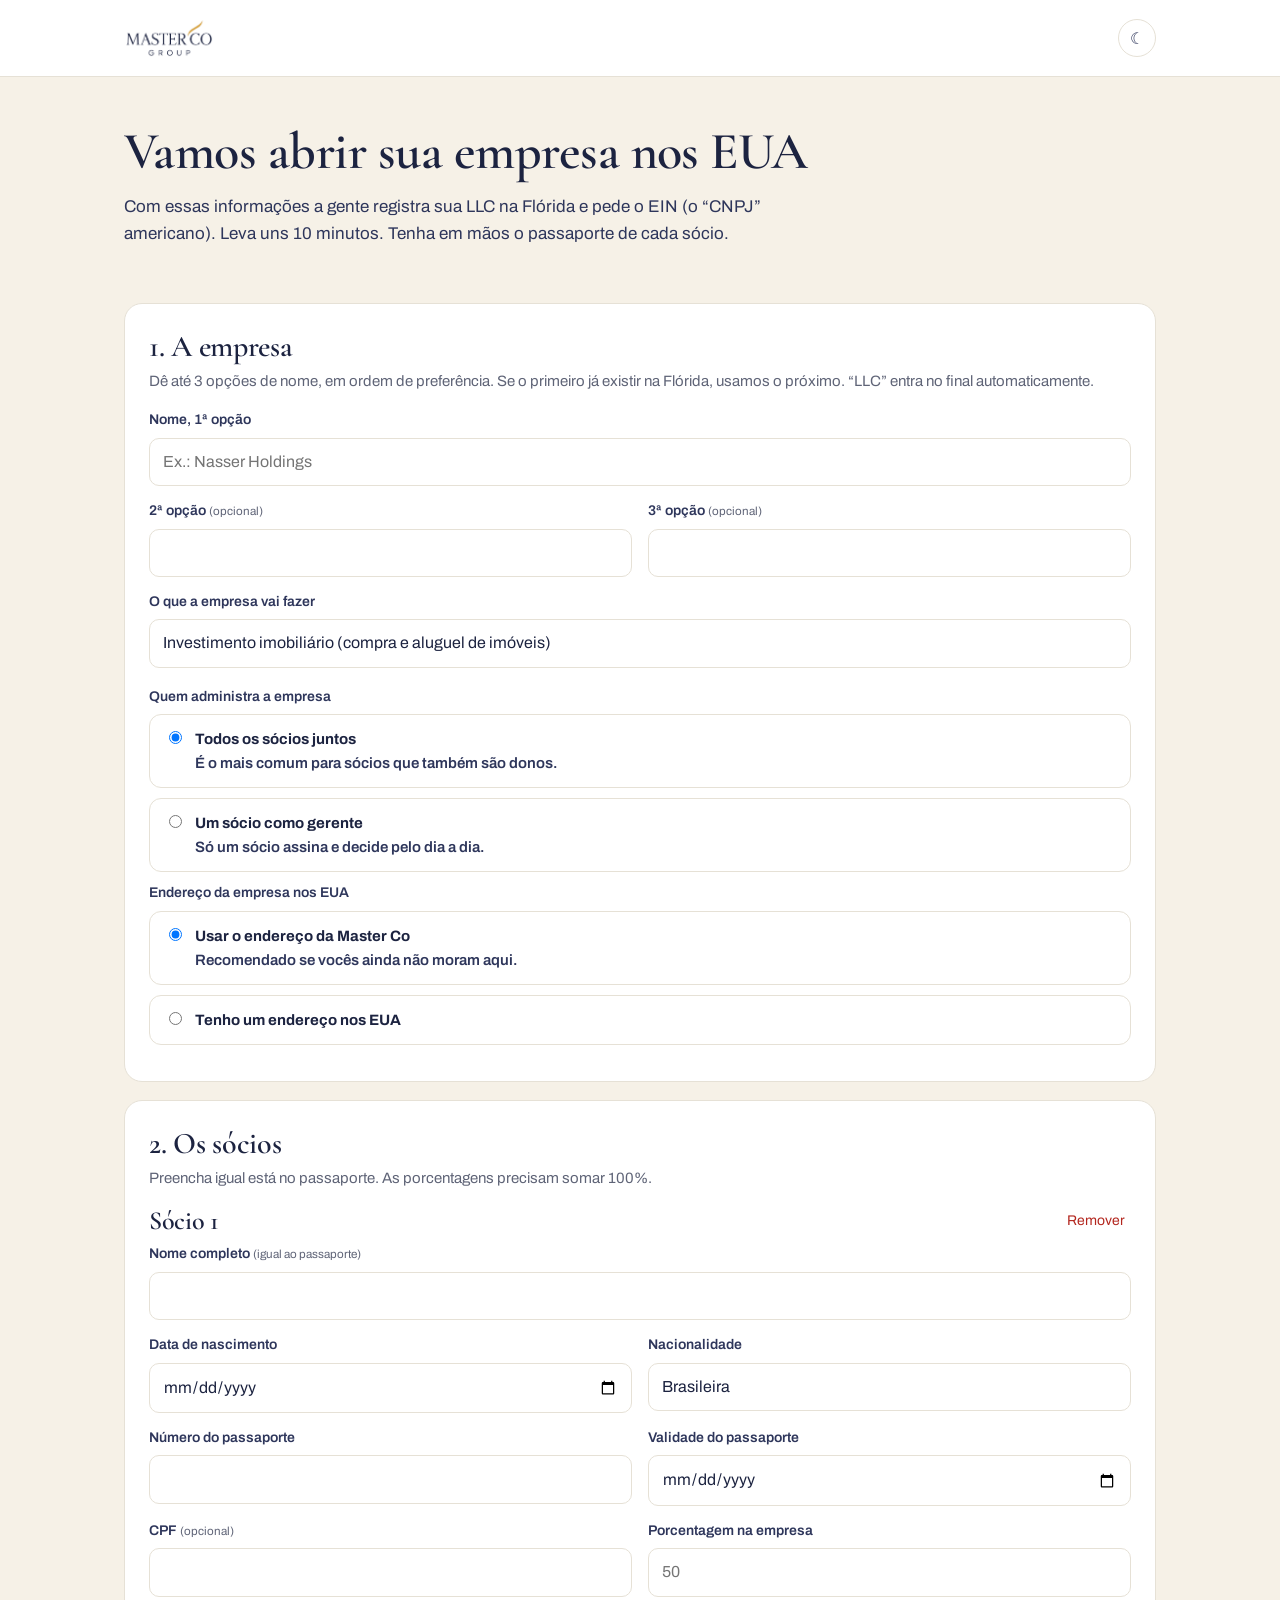
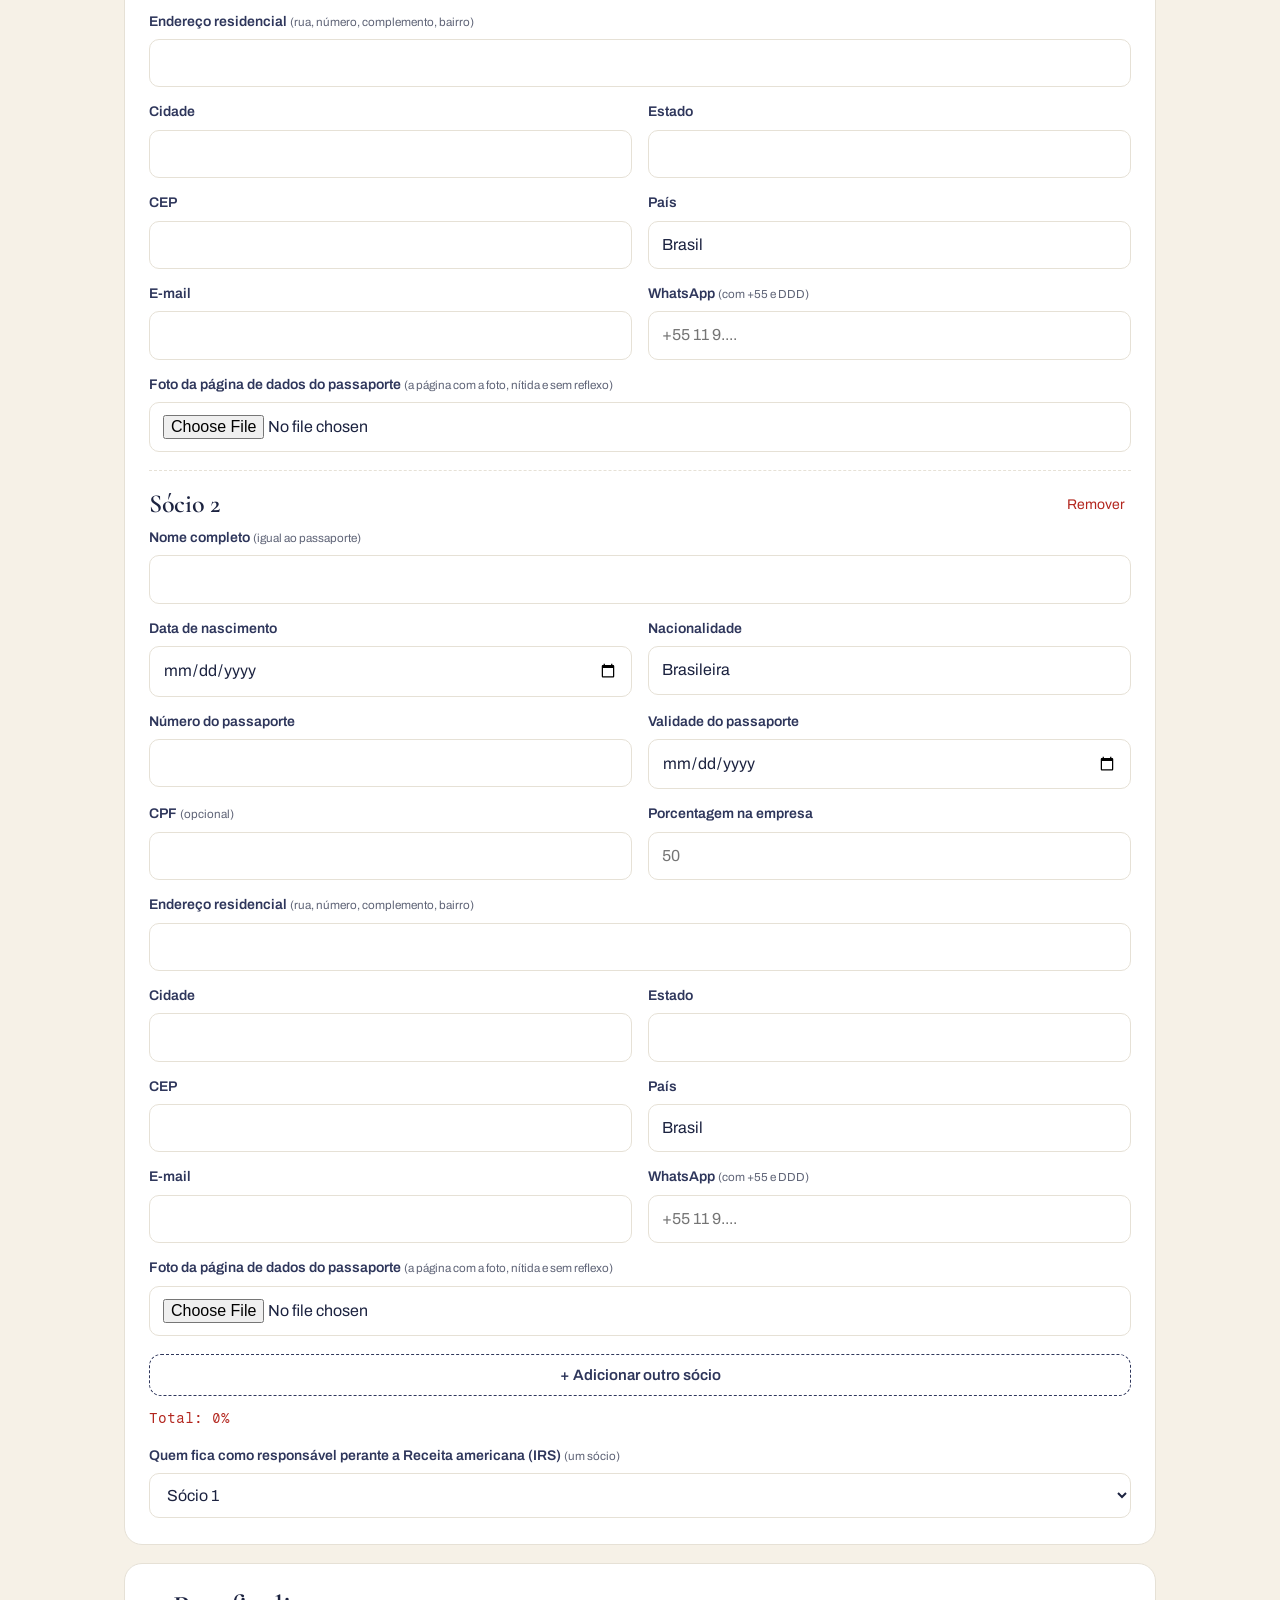
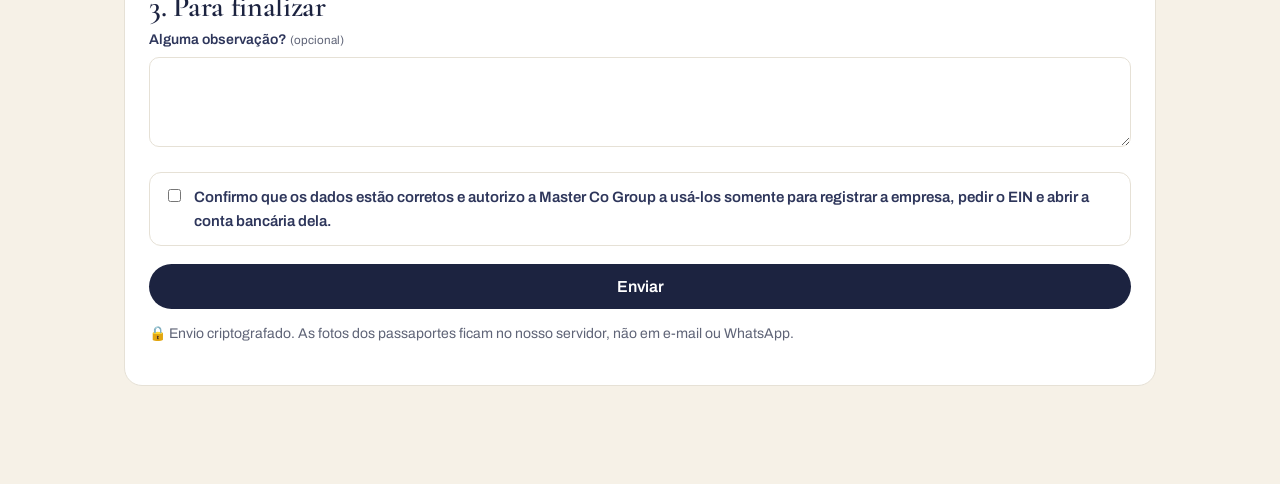
==== abrir-empresa/index.html @ 579da95d "Formulario de abertura de LLC (abrir-empresa) Co-Authored-By: Claude Opus 5.5 <noreply@anthropic.com" ====
<!doctype html>
<html lang="pt-BR">
<head>
<meta charset="utf-8">
<meta name="viewport" content="width=device-width, initial-scale=1">
<meta name="robots" content="noindex, nofollow">
<title>Abrir sua empresa nos EUA · Master Co Group</title>
<meta name="description" content="Formulário de abertura de LLC na Flórida, Master Co Group.">
<link rel="icon" href="/assets/aiputs-128.png">
<link rel="preconnect" href="https://fonts.googleapis.com"><link rel="preconnect" href="https://fonts.gstatic.com" crossorigin>
<link href="https://fonts.googleapis.com/css2?family=Cormorant+Garamond:ital,wght@0,500;0,600;0,700;1,500&family=Archivo:wght@400;500;600;700&family=Fragment+Mono&display=swap" rel="stylesheet">
<link rel="stylesheet" href="/assets/site.css">
<style>
  :root { --field: #fff; --card: #ffffff; --bg: #f6f1e7; --err: #b3261e; --ok: #1e7a46; }
  @media (prefers-color-scheme: dark) { :root:not([data-theme="light"]) {
    --paper: #12162a; --cream: #181d35; --ink: #eef0f7; --navy: #c9cee6; --soft: #9aa0b8; --rule: #2c3354;
    --field: #0f1326; --card: #171c33; --bg: #0d1022; --gold-deep: #e0b25a; --err: #ff8a80; --ok: #6fd39a; } }
  :root[data-theme="dark"] { --paper: #12162a; --cream: #181d35; --ink: #eef0f7; --navy: #c9cee6; --soft: #9aa0b8; --rule: #2c3354;
    --field: #0f1326; --card: #171c33; --bg: #0d1022; --gold-deep: #e0b25a; --err: #ff8a80; --ok: #6fd39a; }
  @media (prefers-color-scheme: dark) { :root:not([data-theme="light"]) .top img { filter: brightness(0) invert(1); } }
  :root[data-theme="dark"] .top img { filter: brightness(0) invert(1); }
  body { background: var(--bg); color: var(--ink); }
  .top { background: var(--paper); }
  .theme { background: none; border: 1px solid var(--rule); color: var(--navy); border-radius: 999px; width: 38px; height: 38px; cursor: pointer; font-size: 16px; }
  .intro { padding: 48px 0 8px; }
  .intro h1 { font-size: clamp(34px, 5vw, 52px); }
  .intro p { color: var(--navy); max-width: 640px; margin-top: 14px; }
  form { padding: 16px 0 80px; }
  .card { background: var(--card); border: 1px solid var(--rule); border-radius: 18px; padding: 26px 24px; margin: 18px 0; }
  .card h2 { font-size: 30px; margin-bottom: 6px; }
  .card .hint { color: var(--soft); font-size: 15px; margin-bottom: 16px; }
  .grid { display: grid; grid-template-columns: 1fr 1fr; gap: 14px 16px; }
  .grid .full { grid-column: 1 / -1; }
  @media (max-width: 640px) { .grid { grid-template-columns: 1fr; } .card { padding: 20px 16px; } }
  label { display: block; font-size: 14px; font-weight: 600; color: var(--navy); margin-bottom: 6px; }
  label small { font-weight: 400; color: var(--soft); }
  input, select, textarea { width: 100%; font: 16px/1.4 var(--sans); color: var(--ink); background: var(--field);
    border: 1px solid var(--rule); border-radius: 10px; padding: 12px 13px; }
  textarea { min-height: 90px; resize: vertical; }
  input:focus, select:focus, textarea:focus { outline: 2px solid var(--gold); outline-offset: 1px; }
  .choice { display: flex; gap: 10px; align-items: flex-start; padding: 12px 14px; border: 1px solid var(--rule); border-radius: 12px; margin-bottom: 10px; cursor: pointer; }
  .choice input { width: auto; margin-top: 4px; }
  .choice span { font-size: 15px; }
  .choice b { display: block; color: var(--ink); }
  .partner { border-top: 1px dashed var(--rule); padding-top: 18px; margin-top: 18px; }
  .partner:first-of-type { border-top: 0; padding-top: 0; margin-top: 0; }
  .partner h3 { display: flex; justify-content: space-between; align-items: center; }
  .rm { background: none; border: 0; color: var(--err); font: 14px var(--sans); cursor: pointer; }
  .add { background: none; border: 1px dashed var(--navy); color: var(--navy); border-radius: 12px; padding: 12px; width: 100%; font: 600 15px var(--sans); cursor: pointer; margin-top: 18px; }
  .photo-prev { margin-top: 10px; max-width: 220px; border-radius: 8px; display: none; border: 1px solid var(--rule); }
  .sum { font: 14px var(--mono); margin-top: 14px; }
  .sum.bad { color: var(--err); } .sum.good { color: var(--ok); }
  .send { margin-top: 8px; width: 100%; justify-content: center; border: 0; cursor: pointer; font-family: var(--sans); }
  .send[disabled] { opacity: .55; cursor: wait; }
  .msg { margin-top: 14px; font-weight: 600; }
  .msg.err { color: var(--err); } .msg.ok { color: var(--ok); }
  .hp { position: absolute; left: -5000px; }
  .done { text-align: center; padding: 60px 20px; }
  .done h2 { font-size: 40px; }
  .lock { font-size: 14px; color: var(--soft); margin-top: 10px; }
</style>
</head>
<body>
<header class="top">
  <div class="wrap">
    <a href="/" aria-label="Master Co Group, início"><img src="/assets/logo.png" alt="Master Co Group"></a>
    <button class="theme" id="theme" type="button" aria-label="Trocar tema claro ou escuro">☾</button>
  </div>
</header>

<main class="wrap">
  <section class="intro" id="intro">
    <h1>Vamos abrir sua empresa nos EUA</h1>
    <p>Com essas informações a gente registra sua LLC na Flórida e pede o EIN (o “CNPJ” americano). Leva uns 10 minutos. Tenha em mãos o passaporte de cada sócio.</p>
  </section>

  <form id="f" novalidate>
    <input class="hp" name="website" tabindex="-1" autocomplete="off" aria-hidden="true">

    <div class="card">
      <h2>1. A empresa</h2>
      <p class="hint">Dê até 3 opções de nome, em ordem de preferência. Se o primeiro já existir na Flórida, usamos o próximo. “LLC” entra no final automaticamente.</p>
      <div class="grid">
        <div class="full"><label for="n1">Nome, 1ª opção</label><input id="n1" maxlength="80" placeholder="Ex.: Nasser Holdings"></div>
        <div><label for="n2">2ª opção <small>(opcional)</small></label><input id="n2" maxlength="80"></div>
        <div><label for="n3">3ª opção <small>(opcional)</small></label><input id="n3" maxlength="80"></div>
        <div class="full"><label for="act">O que a empresa vai fazer</label><input id="act" maxlength="200" value="Investimento imobiliário (compra e aluguel de imóveis)"></div>
      </div>
      <div style="margin-top:18px">
        <label>Quem administra a empresa</label>
        <label class="choice"><input type="radio" name="mgmt" value="membros" checked><span><b>Todos os sócios juntos</b>É o mais comum para sócios que também são donos.</span></label>
        <label class="choice"><input type="radio" name="mgmt" value="gerente"><span><b>Um sócio como gerente</b>Só um sócio assina e decide pelo dia a dia.</span></label>
      </div>
      <div style="margin-top:8px">
        <label>Endereço da empresa nos EUA</label>
        <label class="choice"><input type="radio" name="addr" value="mastercore" checked><span><b>Usar o endereço da Master Co</b>Recomendado se vocês ainda não moram aqui.</span></label>
        <label class="choice"><input type="radio" name="addr" value="proprio"><span><b>Tenho um endereço nos EUA</b></span></label>
        <input id="usaddr" maxlength="200" placeholder="Rua, número, cidade, estado, ZIP" style="display:none;margin-top:6px">
      </div>
    </div>

    <div class="card">
      <h2>2. Os sócios</h2>
      <p class="hint">Preencha igual está no passaporte. As porcentagens precisam somar 100%.</p>
      <div id="partners"></div>
      <button type="button" class="add" id="add">+ Adicionar outro sócio</button>
      <div class="sum" id="sum"></div>
      <div style="margin-top:18px">
        <label for="resp">Quem fica como responsável perante a Receita americana (IRS) <small>(um sócio)</small></label>
        <select id="resp"></select>
      </div>
    </div>

    <div class="card">
      <h2>3. Para finalizar</h2>
      <label for="notes">Alguma observação? <small>(opcional)</small></label>
      <textarea id="notes" maxlength="1000"></textarea>
      <label class="choice" style="margin-top:16px"><input type="checkbox" id="consent"><span>Confirmo que os dados estão corretos e autorizo a Master Co Group a usá-los somente para registrar a empresa, pedir o EIN e abrir a conta bancária dela.</span></label>
      <button class="cta send" id="send" type="submit">Enviar</button>
      <div class="msg" id="msg" role="status" aria-live="polite"></div>
      <p class="lock">🔒 Envio criptografado. As fotos dos passaportes ficam no nosso servidor, não em e-mail ou WhatsApp.</p>
    </div>
  </form>
</main>

<template id="tpl">
  <div class="partner">
    <h3><span>Sócio <span class="num"></span></span><button type="button" class="rm">Remover</button></h3>
    <div class="grid">
      <div class="full"><label>Nome completo <small>(igual ao passaporte)</small></label><input data-k="name" maxlength="120" autocomplete="name"></div>
      <div><label>Data de nascimento</label><input data-k="birth" type="date"></div>
      <div><label>Nacionalidade</label><input data-k="nationality" maxlength="60" value="Brasileira"></div>
      <div><label>Número do passaporte</label><input data-k="passport" maxlength="30" autocapitalize="characters"></div>
      <div><label>Validade do passaporte</label><input data-k="passport_exp" type="date"></div>
      <div><label>CPF <small>(opcional)</small></label><input data-k="cpf" maxlength="20" inputmode="numeric"></div>
      <div><label>Porcentagem na empresa</label><input data-k="percent" type="number" min="1" max="100" step="0.01" inputmode="decimal" placeholder="50"></div>
      <div class="full"><label>Endereço residencial <small>(rua, número, complemento, bairro)</small></label><input data-k="address" maxlength="160" autocomplete="street-address"></div>
      <div><label>Cidade</label><input data-k="city" maxlength="80"></div>
      <div><label>Estado</label><input data-k="state" maxlength="40"></div>
      <div><label>CEP</label><input data-k="zip" maxlength="20" inputmode="numeric"></div>
      <div><label>País</label><input data-k="country" maxlength="60" value="Brasil"></div>
      <div><label>E-mail</label><input data-k="email" type="email" maxlength="120" autocomplete="email"></div>
      <div><label>WhatsApp <small>(com +55 e DDD)</small></label><input data-k="phone" type="tel" maxlength="30" placeholder="+55 11 9...." autocomplete="tel"></div>
      <div class="full"><label>Foto da página de dados do passaporte <small>(a página com a foto, nítida e sem reflexo)</small></label>
        <input data-k="photo" type="file" accept="image/*"><img class="photo-prev" alt="Prévia do passaporte"></div>
    </div>
  </div>
</template>

<script>
(() => {
  const API = "https://sign.ellitestay.com/api/intake/llc";
  const $ = s => document.querySelector(s);
  const root = document.documentElement, tb = $("#theme");
  const setTheme = t => { if (t) root.dataset.theme = t; else delete root.dataset.theme;
    const dark = t ? t === "dark" : matchMedia("(prefers-color-scheme: dark)").matches; tb.textContent = dark ? "☀" : "☾"; };
  let saved = null; try { saved = localStorage.getItem("mc-theme"); } catch (e) {}
  setTheme(saved);
  tb.onclick = () => { const dark = tb.textContent === "☾"; const t = dark ? "dark" : "light"; setTheme(t); try { localStorage.setItem("mc-theme", t); } catch (e) {} };

  const box = $("#partners"), tpl = $("#tpl"), photos = new WeakMap();
  const renumber = () => {
    const ps = [...box.querySelectorAll(".partner")];
    ps.forEach((p, i) => { p.querySelector(".num").textContent = i + 1; p.querySelector(".rm").style.display = ps.length > 1 ? "" : "none"; });
    const r = $("#resp"), cur = r.value;
    r.innerHTML = ""; ps.forEach((p, i) => { const o = document.createElement("option"); o.value = i + 1;
      o.textContent = (p.querySelector('[data-k="name"]').value || "Sócio " + (i + 1)); r.appendChild(o); });
    if (cur && cur <= ps.length) r.value = cur;
    $("#add").style.display = ps.length >= 4 ? "none" : "";
    sum();
  };
  const sum = () => {
    const t = [...box.querySelectorAll('[data-k="percent"]')].reduce((a, i) => a + (parseFloat(i.value.replace(",", ".")) || 0), 0);
    const s = $("#sum"); s.textContent = "Total: " + (Math.round(t * 100) / 100) + "%";
    s.className = "sum " + (Math.abs(t - 100) < 0.5 ? "good" : "bad");
  };
  const shrink = file => new Promise((res, rej) => {
    const img = new Image(), url = URL.createObjectURL(file);
    img.onload = () => { const m = 1600, k = Math.min(1, m / Math.max(img.width, img.height));
      const c = document.createElement("canvas"); c.width = Math.round(img.width * k); c.height = Math.round(img.height * k);
      c.getContext("2d").drawImage(img, 0, 0, c.width, c.height); URL.revokeObjectURL(url);
      let q = 0.82, d = c.toDataURL("image/jpeg", q); while (d.length > 900000 && q > 0.4) { q -= 0.1; d = c.toDataURL("image/jpeg", q); }
      res(d); };
    img.onerror = () => rej(new Error("img")); img.src = url;
  });
  const addPartner = () => {
    const n = tpl.content.firstElementChild.cloneNode(true);
    n.querySelector(".rm").onclick = () => { n.remove(); renumber(); };
    n.querySelector('[data-k="name"]').addEventListener("input", renumber);
    n.querySelector('[data-k="percent"]').addEventListener("input", sum);
    const f = n.querySelector('[data-k="photo"]'), prev = n.querySelector(".photo-prev");
    f.onchange = async () => { if (!f.files[0]) return;
      try { const d = await shrink(f.files[0]); photos.set(n, d); prev.src = d; prev.style.display = "block"; }
      catch (e) { photos.delete(n); prev.style.display = "none"; alert("Não consegui ler essa imagem. Tente uma foto JPG ou PNG."); } };
    box.appendChild(n); renumber();
  };
  addPartner(); addPartner();
  $("#add").onclick = addPartner;
  document.querySelectorAll('input[name="addr"]').forEach(r => r.onchange = () => { $("#usaddr").style.display = $('input[name="addr"]:checked').value === "proprio" ? "" : "none"; });

  $("#f").onsubmit = async e => {
    e.preventDefault();
    const msg = $("#msg"), btn = $("#send");
    const partners = [...box.querySelectorAll(".partner")].map(p => {
      const o = {}; p.querySelectorAll("[data-k]").forEach(i => { if (i.dataset.k !== "photo") o[i.dataset.k] = i.value.trim(); });
      o.photo = photos.get(p) || ""; return o; });
    const body = { names: ["#n1", "#n2", "#n3"].map(s => $(s).value.trim()), activity: $("#act").value.trim(),
      management: $('input[name="mgmt"]:checked').value, address_mode: $('input[name="addr"]:checked').value,
      us_address: $("#usaddr").value.trim(), partners, responsible: $("#resp").value,
      notes: $("#notes").value.trim(), consent: $("#consent").checked, website: document.querySelector(".hp").value,
      test: new URLSearchParams(location.search).has("teste") };
    msg.className = "msg"; msg.textContent = "Enviando…"; btn.disabled = true;
    try {
      const r = await fetch(API, { method: "POST", headers: { "Content-Type": "application/json" }, body: JSON.stringify(body) });
      const j = await r.json().catch(() => ({}));
      if (r.ok && j.ok) {
        $("#f").innerHTML = '<div class="card done"><h2>Recebido! 🙌</h2><p>Obrigado. A gente confere tudo e já começa o registro da empresa. Qualquer dúvida, a gente fala pelo WhatsApp.</p><p class="lock">Protocolo: ' + j.id + "</p></div>";
        $("#intro").style.display = "none"; scrollTo(0, 0);
      } else { msg.className = "msg err"; msg.textContent = j.error || "Não consegui enviar. Tente de novo."; }
    } catch (err) { msg.className = "msg err"; msg.textContent = "Sem conexão com o servidor. Confira a internet e tente de novo."; }
    btn.disabled = false;
  };
})();
</script>
</body>
</html>
---- assets/site.css ----
/* Master Co Group: site institucional. Marca da proposta (29/09/2026):
   papel branco, tinta marinho, dourado só como acento, serifa do logotipo nos títulos. */
:root {
  --paper: #ffffff; --cream: #f6f1e7; --ink: #1c2340; --navy: #2e365b; --soft: #5f6477;
  --gold: #d9a441; --gold-deep: #9a6f22; --rule: #e6e1d6;
  --serif: "Cormorant Garamond", Georgia, serif;
  --sans: "Archivo", system-ui, -apple-system, "Segoe UI", sans-serif;
  --mono: "Fragment Mono", ui-monospace, monospace;
  --wrap: 1080px;
}
* { box-sizing: border-box; }
html { scroll-behavior: smooth; }
body { margin: 0; background: var(--paper); color: var(--ink); font: 17px/1.6 var(--sans); -webkit-font-smoothing: antialiased; }
::selection { background: color-mix(in srgb, var(--gold) 35%, transparent); }
a { color: var(--navy); text-underline-offset: 3px; text-decoration-thickness: 1px; }
a:hover { color: var(--gold-deep); }
:focus-visible { outline: 2px solid var(--gold); outline-offset: 3px; border-radius: 4px; }
.wrap { max-width: var(--wrap); margin: 0 auto; padding: 0 24px; }

/* topo */
.top { border-bottom: 1px solid var(--rule); }
.top .wrap { display: flex; align-items: center; justify-content: space-between; height: 76px; }
.top img { height: 40px; width: auto; display: block; }
.top nav { display: flex; gap: 28px; font-size: 15px; }
.top nav a { text-decoration: none; color: var(--navy); }
.top nav a:hover { color: var(--gold-deep); }

/* títulos */
h1, h2, h3 { font-family: var(--serif); font-weight: 600; color: var(--ink); letter-spacing: -0.01em; text-wrap: balance; }
h1 { font-size: clamp(42px, 6vw, 68px); line-height: 1.04; margin: 0; }
h2 { font-size: clamp(32px, 4vw, 44px); line-height: 1.1; margin: 0 0 18px; }
h3 { font-size: 26px; line-height: 1.15; margin: 0 0 8px; }
p { margin: 0 0 14px; }
.lead { font-size: 20px; color: var(--navy); max-width: 620px; }
.muted { color: var(--soft); }

/* hero */
.hero { padding: 96px 0 88px; }
.hero h1 em { font-style: italic; color: var(--gold-deep); }
.hero .lead { margin-top: 22px; }
.cta { display: inline-flex; align-items: center; gap: 10px; margin-top: 30px; padding: 14px 24px; border-radius: 999px;
  background: var(--ink); color: #fff; text-decoration: none; font-weight: 600; font-size: 16px; transition: background .2s; }
.cta:hover { background: var(--navy); color: #fff; }
.cta.ghost { background: none; color: var(--ink); border: 1px solid var(--ink); }
.cta.ghost:hover { background: var(--cream); color: var(--ink); }
.ctas { display: flex; flex-wrap: wrap; gap: 12px; }

/* seções */
section.block { padding: 88px 0; border-top: 1px solid var(--rule); }
section.cream { background: var(--cream); border-top: 0; }
.grid3 { display: grid; grid-template-columns: repeat(3, 1fr); gap: 40px; margin-top: 44px; }
.grid3 .num { font-family: var(--mono); font-size: 13px; color: var(--gold-deep); margin-bottom: 10px; }
.grid3 p { color: var(--navy); font-size: 16px; }
.split { display: grid; grid-template-columns: 1.05fr 1fr; gap: 56px; align-items: center; }
.shot { width: 100%; border-radius: 14px; border: 1px solid var(--rule); box-shadow: 0 24px 60px -30px rgba(28, 35, 64, .45); display: block; }
.list { list-style: none; padding: 0; margin: 18px 0 0; }
.list li { padding: 12px 0; border-top: 1px solid var(--rule); }
.list li:last-child { border-bottom: 1px solid var(--rule); }
.list b { color: var(--ink); }
.product-head { display: flex; align-items: center; gap: 16px; margin-bottom: 18px; }
.product-head img { width: 56px; height: 56px; border-radius: 14px; }
.product-head h2 { margin: 0; }

/* contato */
.contact { background: var(--ink); color: #e8eaf2; }
.contact h2 { color: #fff; }
.contact .lead { color: #c9cde0; }
.contact .cta { background: var(--gold); color: var(--ink); }
.contact .cta:hover { background: #e7b65a; color: var(--ink); }
.contact a { color: #fff; }

/* rodapé */
footer { padding: 28px 0 40px; font-size: 14px; color: var(--soft); }
footer .wrap { display: flex; flex-wrap: wrap; gap: 10px 28px; justify-content: space-between; }

/* texto longo (política) */
.doc { max-width: 720px; padding: 64px 24px 80px; margin: 0 auto; }
.doc h1 { font-size: clamp(36px, 5vw, 50px); }
.doc h2 { font-size: 28px; margin: 40px 0 10px; }
.doc li { margin-bottom: 8px; }
.doc hr { border: 0; border-top: 1px solid var(--rule); margin: 56px 0; }

@media (max-width: 860px) {
  .top nav { gap: 18px; font-size: 14px; }
  .hero { padding: 64px 0 56px; }
  .grid3, .split { grid-template-columns: 1fr; gap: 32px; }
  section.block { padding: 64px 0; }
}
@media (max-width: 520px) {
  .top nav a.hide-sm { display: none; }
  .top img { height: 32px; }
}
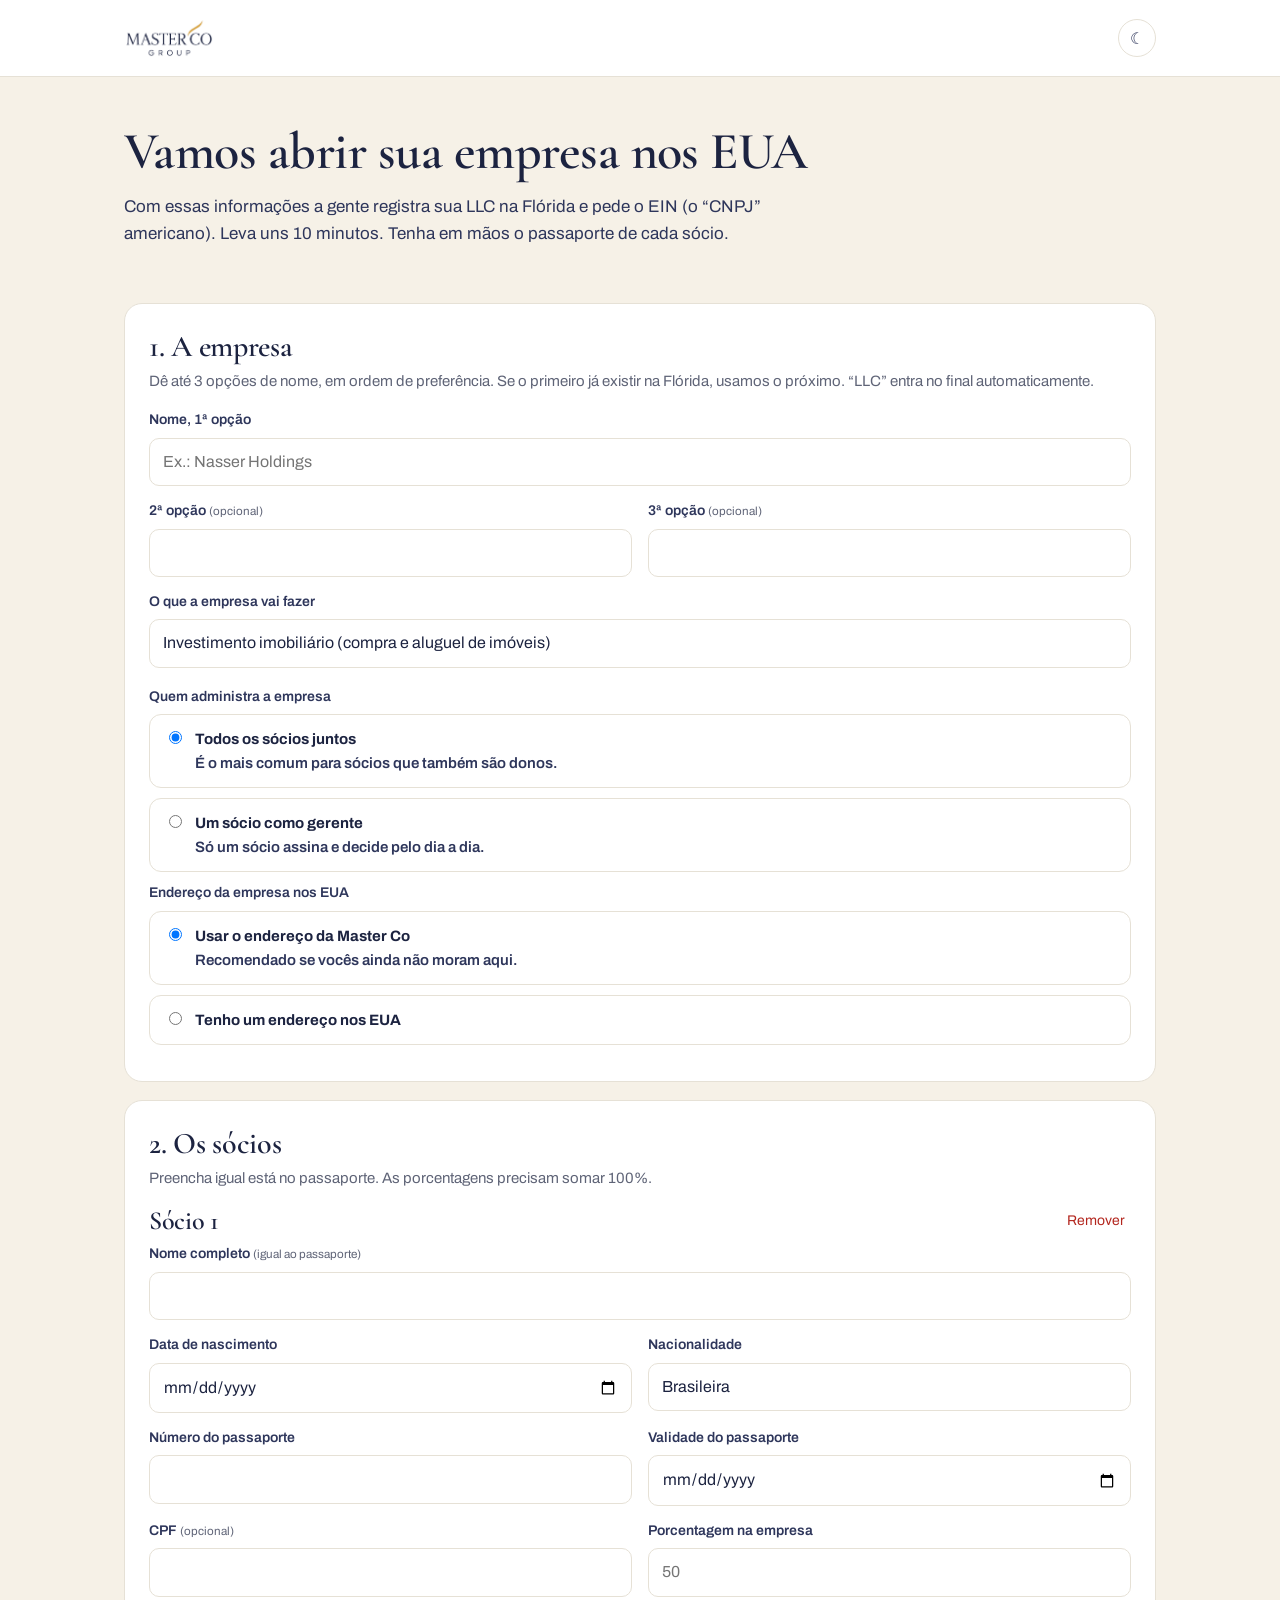
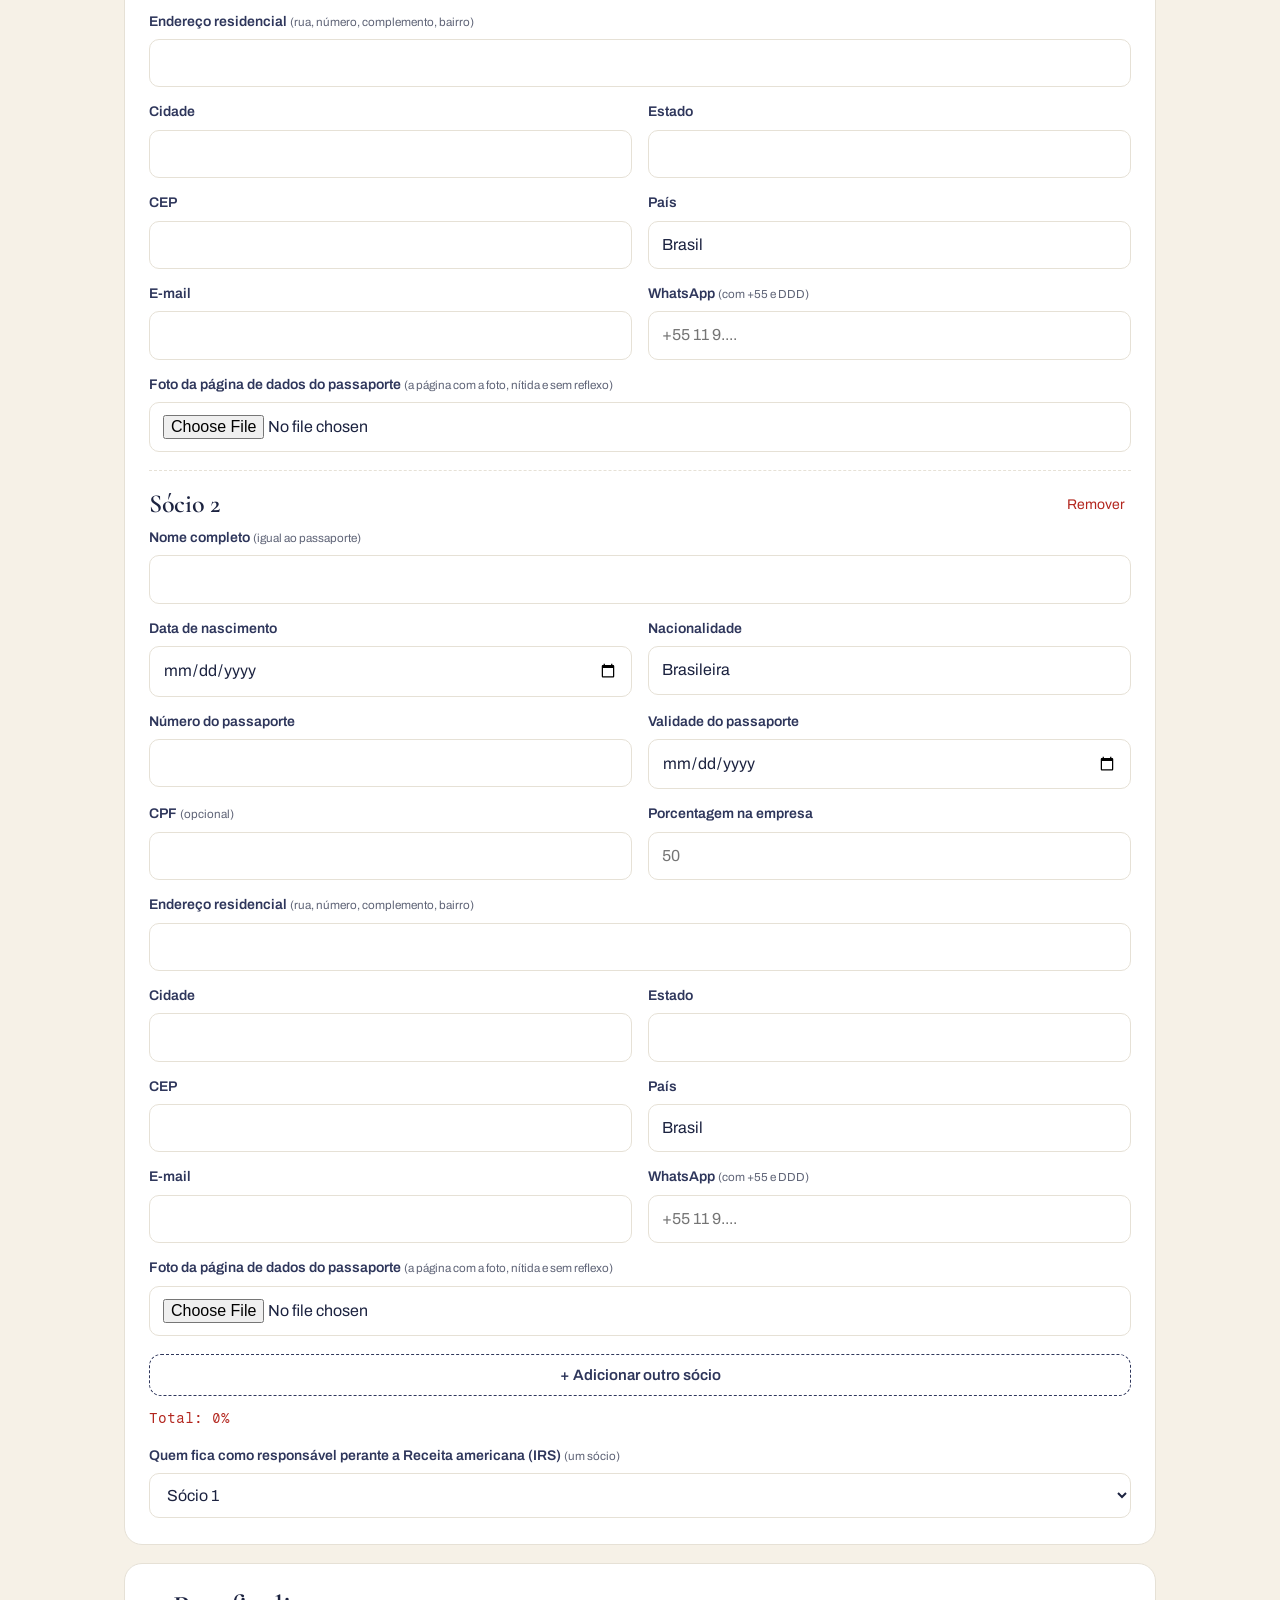
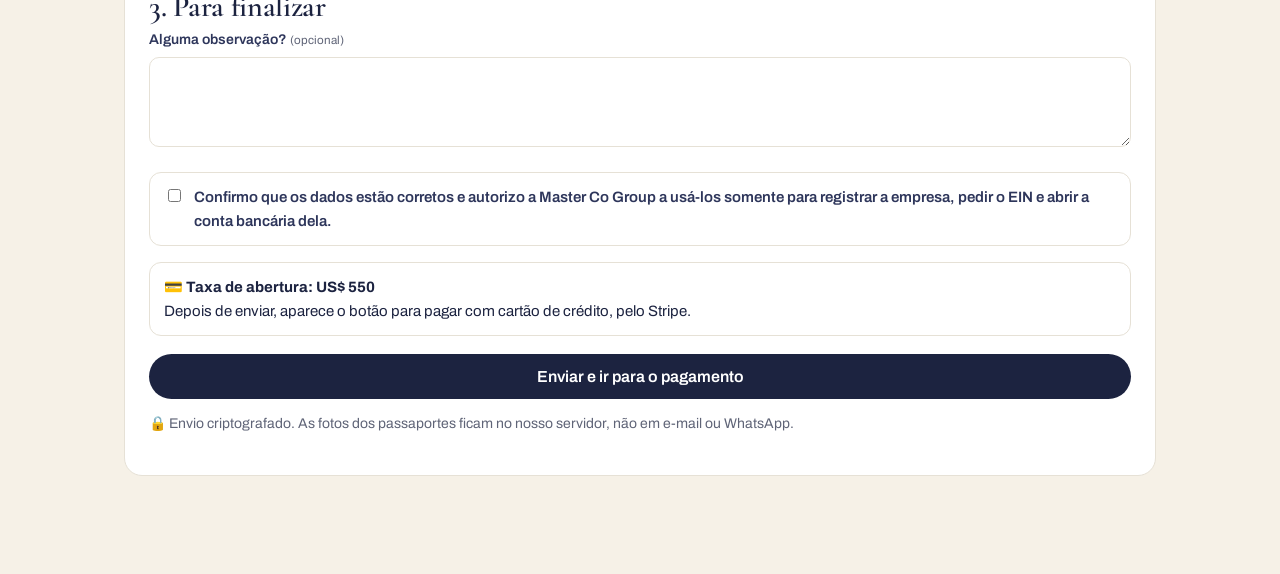
==== commit df203e9d: "Formulario LLC: aviso da taxa e botao Enviar e ir para o pagamento Co-Authored-By: Claude Opus 5.5 <" ====
--- a/abrir-empresa/index.html
+++ b/abrir-empresa/index.html
@@ -116,7 +116,8 @@
       <label for="notes">Alguma observação? <small>(opcional)</small></label>
       <textarea id="notes" maxlength="1000"></textarea>
       <label class="choice" style="margin-top:16px"><input type="checkbox" id="consent"><span>Confirmo que os dados estão corretos e autorizo a Master Co Group a usá-los somente para registrar a empresa, pedir o EIN e abrir a conta bancária dela.</span></label>
-      <button class="cta send" id="send" type="submit">Enviar</button>
+      <div class="choice" style="cursor:default;margin-top:16px"><span><b>💳 Taxa de abertura: US$ 550</b>Depois de enviar, aparece o botão para pagar com cartão de crédito, pelo Stripe.</span></div>
+      <button class="cta send" id="send" type="submit">Enviar e ir para o pagamento</button>
       <div class="msg" id="msg" role="status" aria-live="polite"></div>
       <p class="lock">🔒 Envio criptografado. As fotos dos passaportes ficam no nosso servidor, não em e-mail ou WhatsApp.</p>
     </div>
@@ -150,6 +151,7 @@
 <script>
 (() => {
   const API = "https://sign.ellitestay.com/api/intake/llc";
+  const PAY = "https://buy.stripe.com/bJe6oI2vO6Psai81Gm8IU00";
   const $ = s => document.querySelector(s);
   const root = document.documentElement, tb = $("#theme");
   const setTheme = t => { if (t) root.dataset.theme = t; else delete root.dataset.theme;
@@ -214,7 +216,10 @@
       const r = await fetch(API, { method: "POST", headers: { "Content-Type": "application/json" }, body: JSON.stringify(body) });
       const j = await r.json().catch(() => ({}));
       if (r.ok && j.ok) {
-        $("#f").innerHTML = '<div class="card done"><h2>Recebido! 🙌</h2><p>Obrigado. A gente confere tudo e já começa o registro da empresa. Qualquer dúvida, a gente fala pelo WhatsApp.</p><p class="lock">Protocolo: ' + j.id + "</p></div>";
+        const pay = PAY + "?client_reference_id=" + encodeURIComponent(j.id) + "&prefilled_email=" + encodeURIComponent(partners[0].email || "");
+        $("#f").innerHTML = '<div class="card done"><h2>Recebido! 🙌</h2><p>Obrigado. Último passo: a taxa de abertura da empresa, <b>US$ 550</b>, por cartão de crédito.</p>' +
+          '<a class="cta send" style="max-width:360px;margin:18px auto 0" href="' + pay + '">Pagar com cartão</a>' +
+          '<p class="lock">Pagamento seguro pelo Stripe. Protocolo: ' + j.id + "</p></div>";
         $("#intro").style.display = "none"; scrollTo(0, 0);
       } else { msg.className = "msg err"; msg.textContent = j.error || "Não consegui enviar. Tente de novo."; }
     } catch (err) { msg.className = "msg err"; msg.textContent = "Sem conexão com o servidor. Confira a internet e tente de novo."; }
